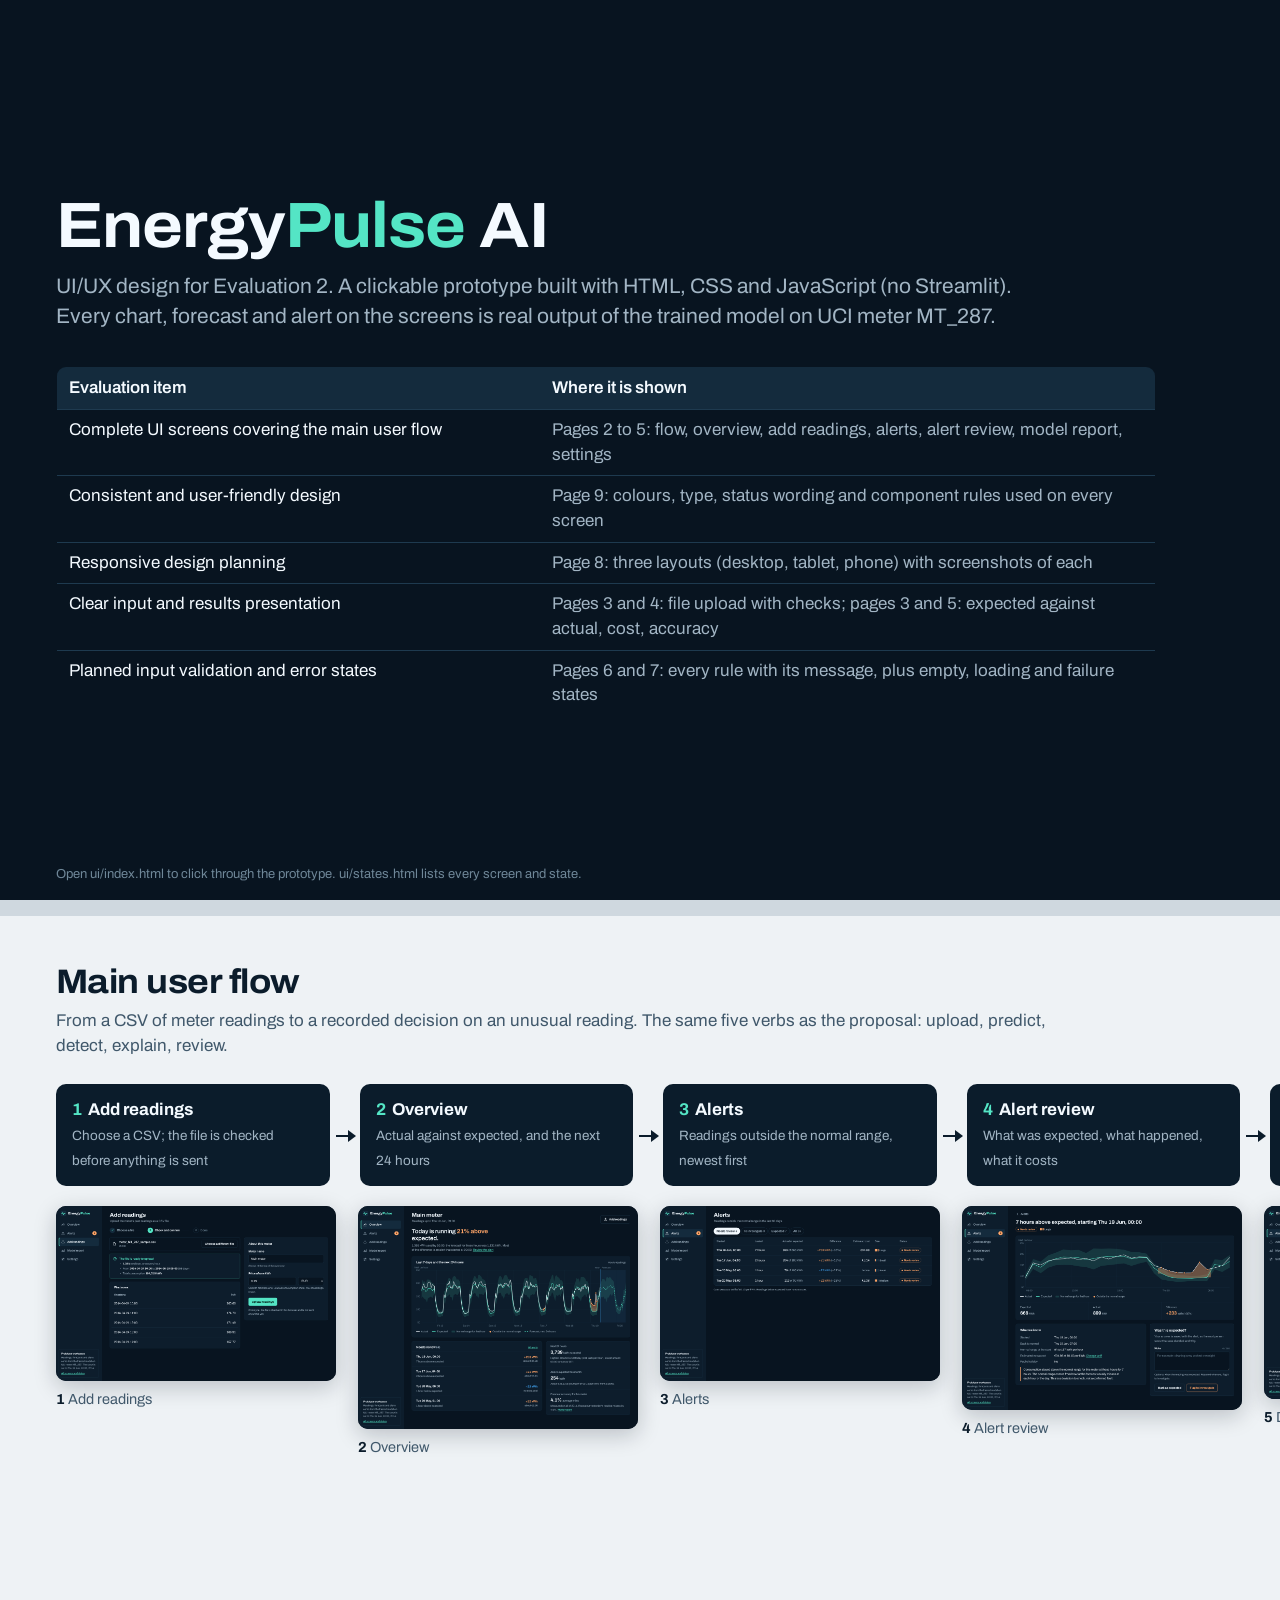
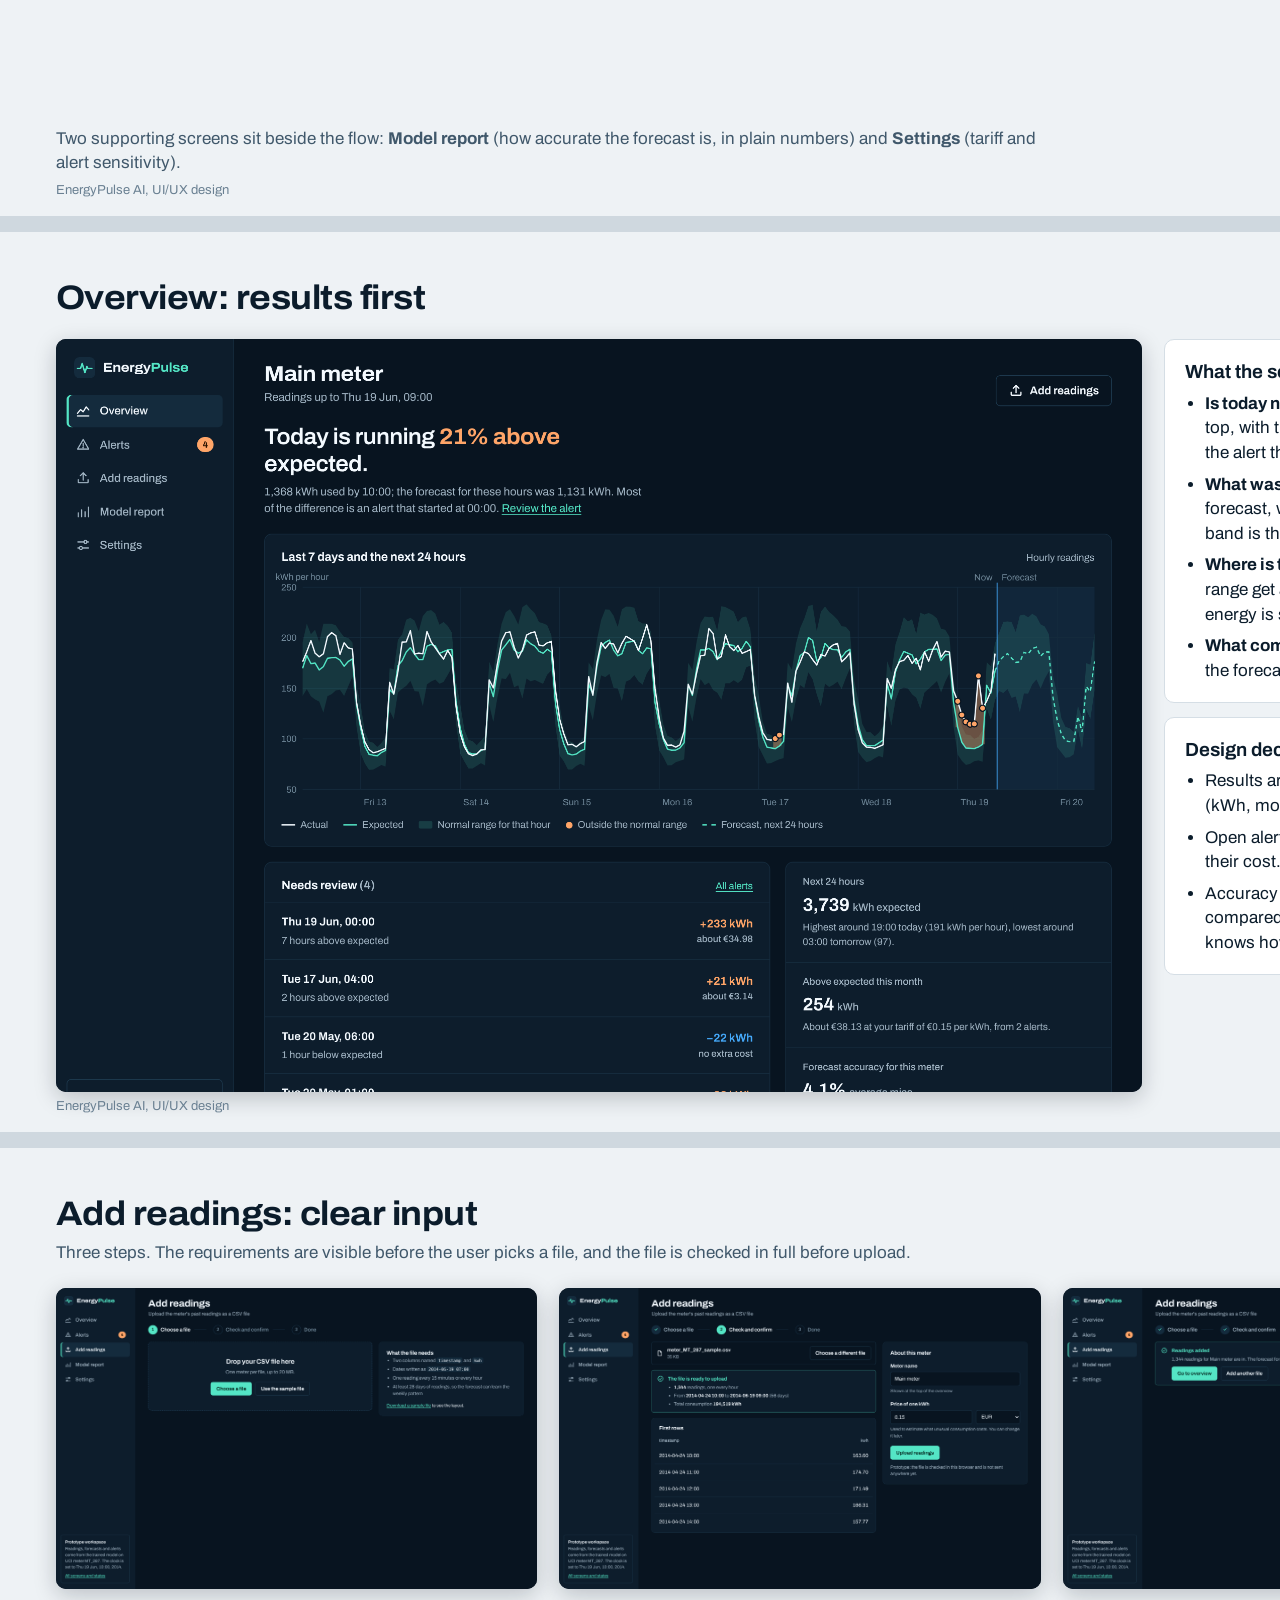
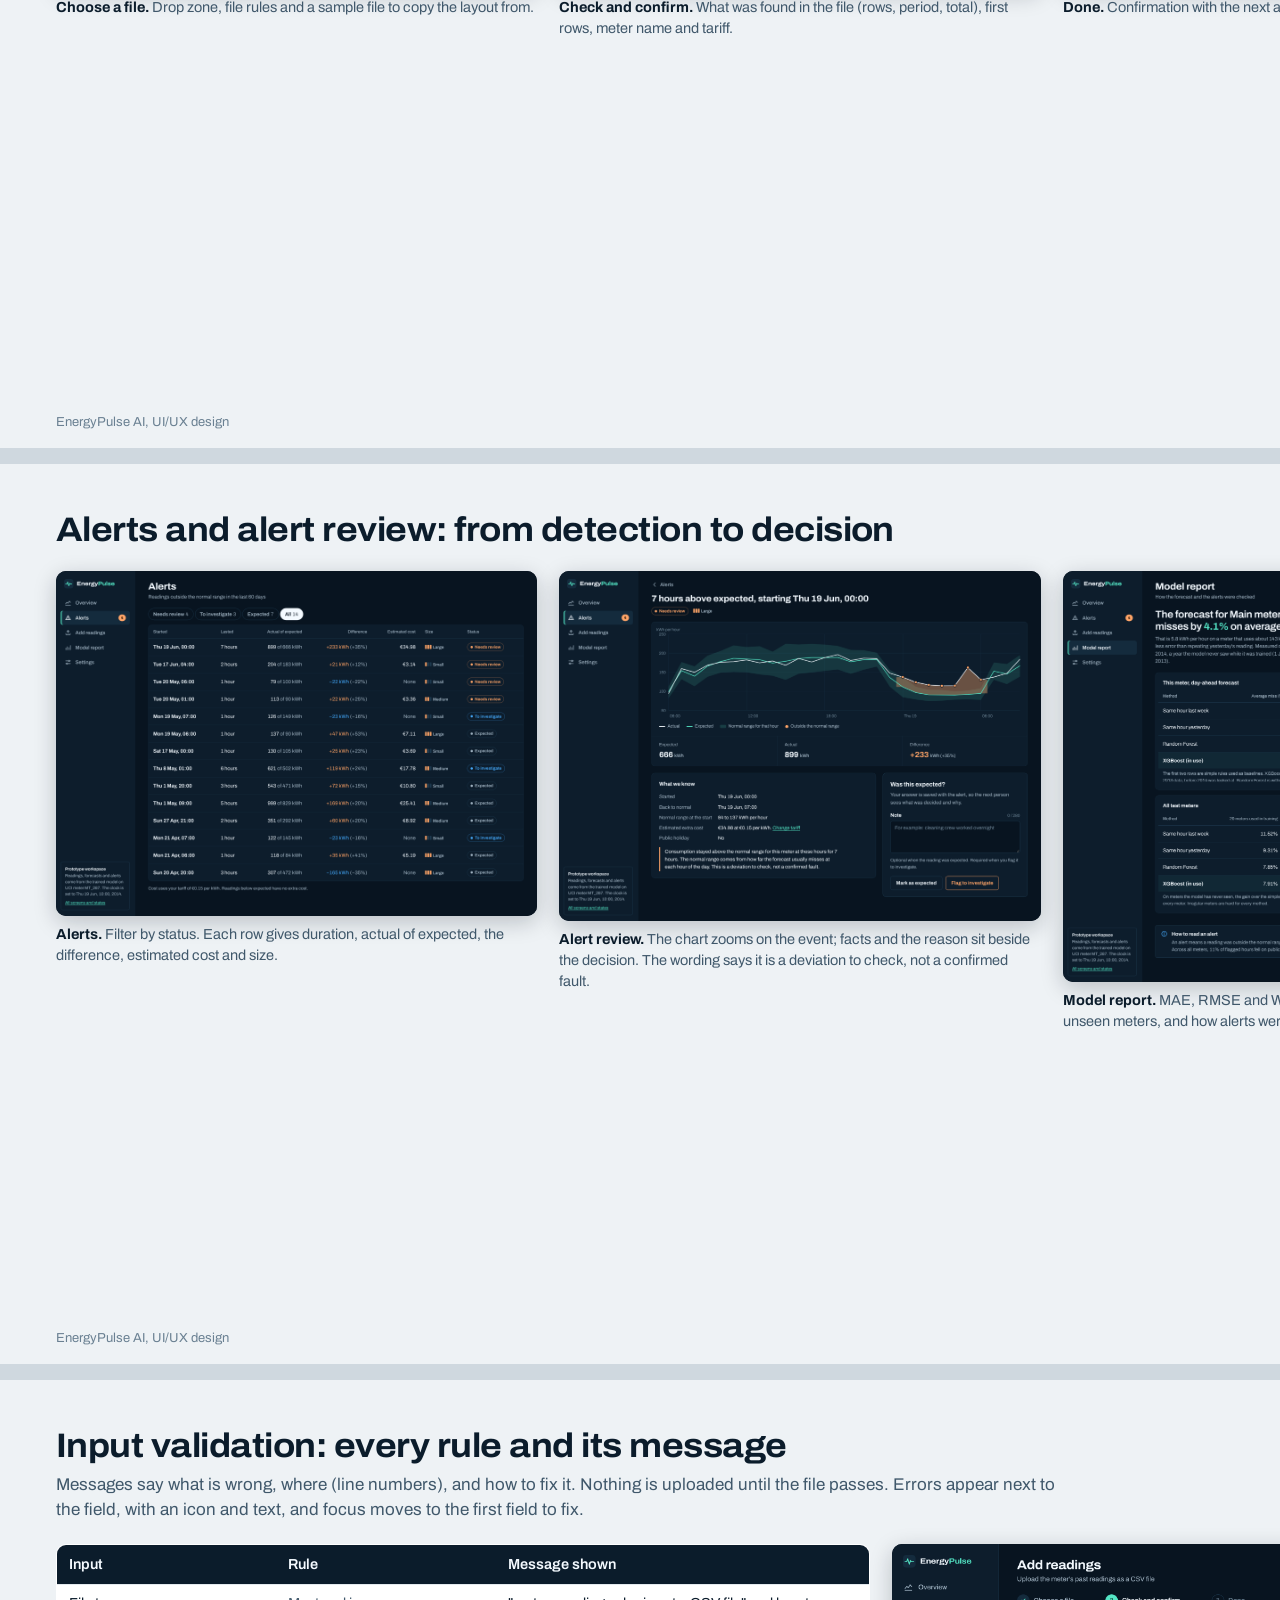
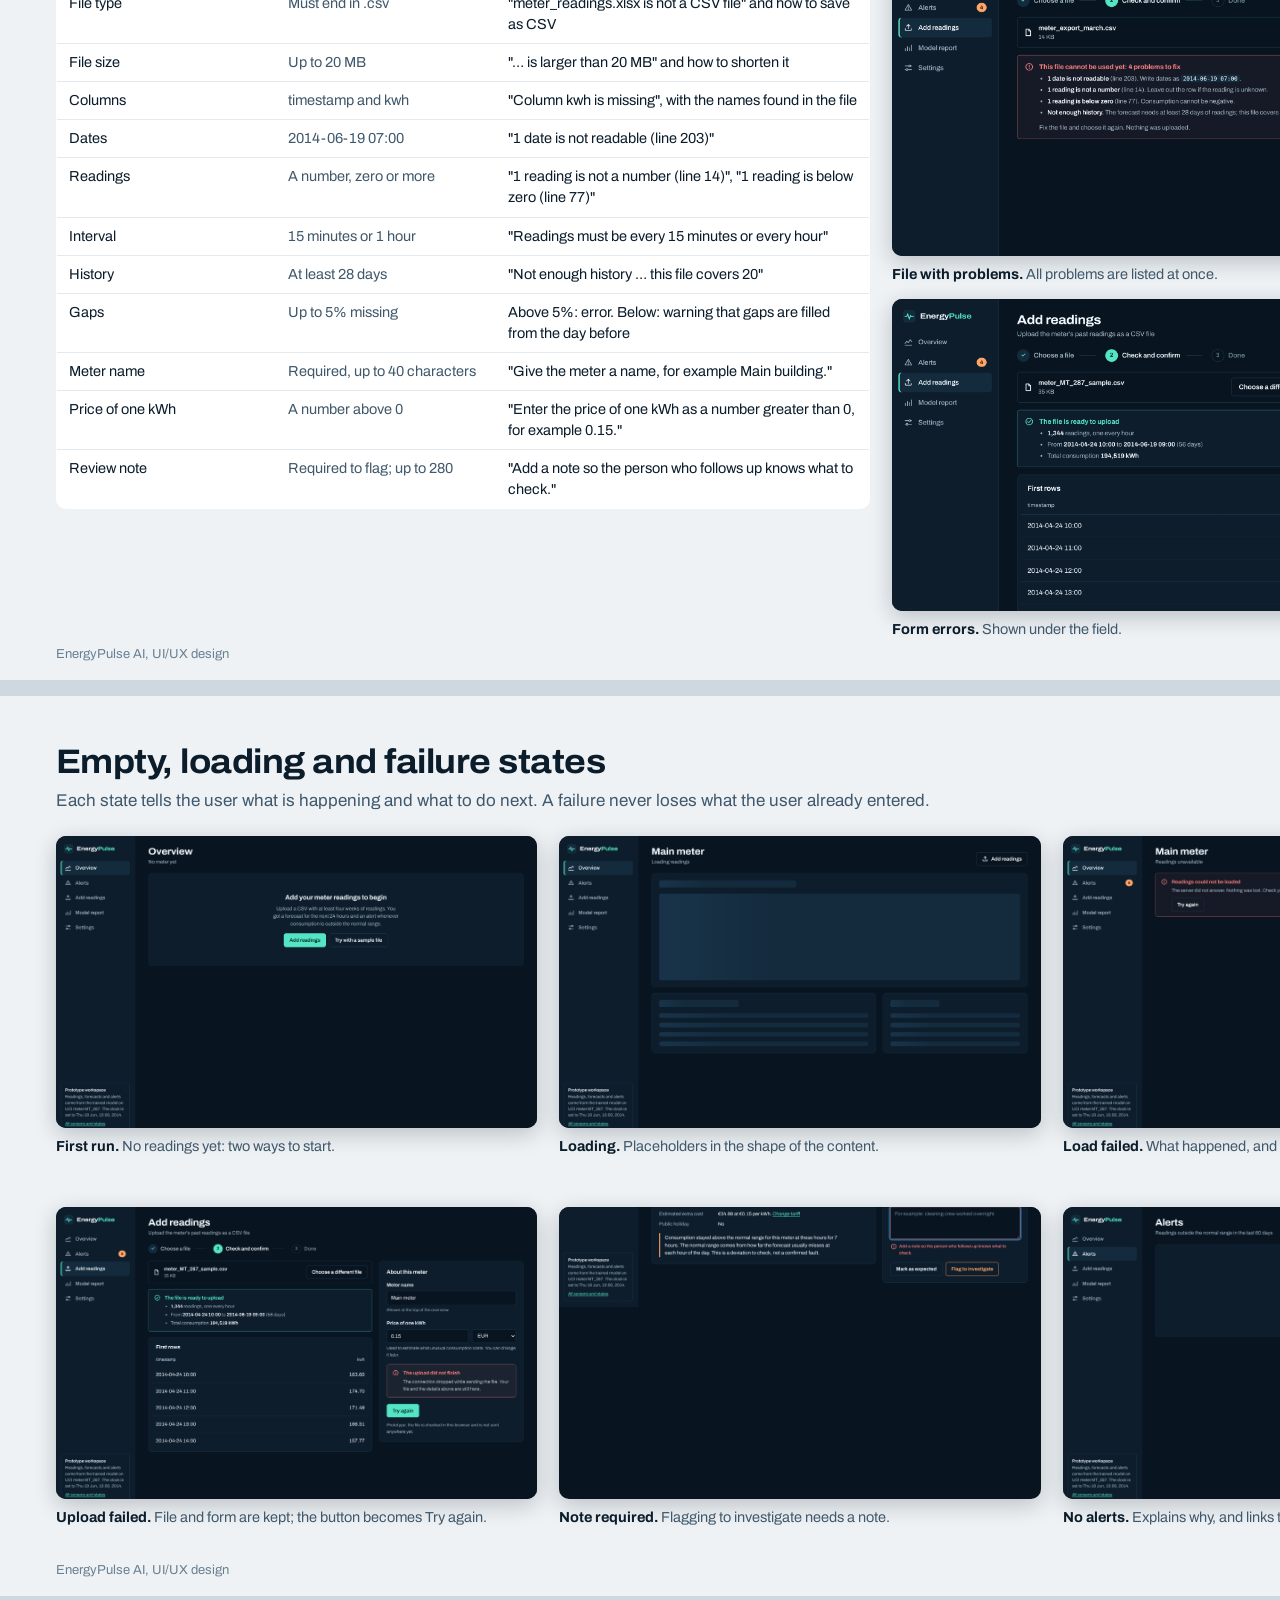
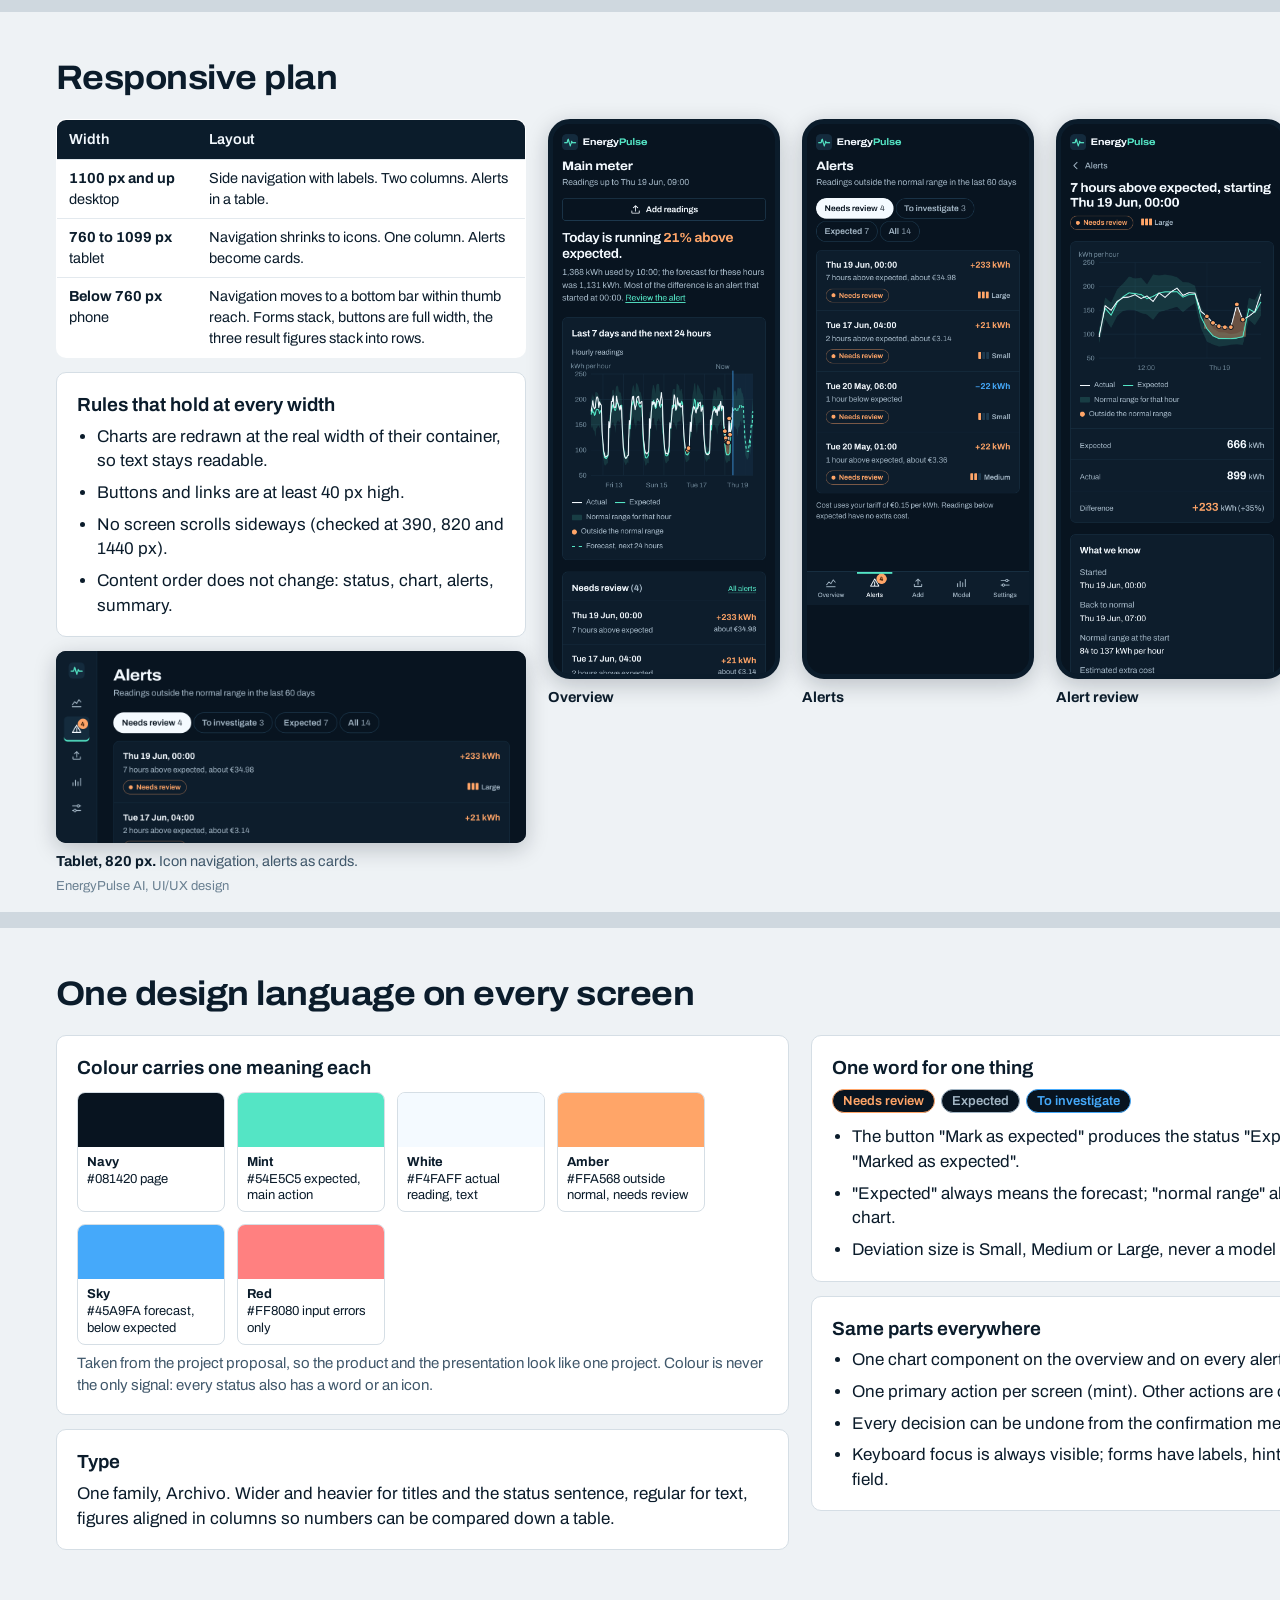
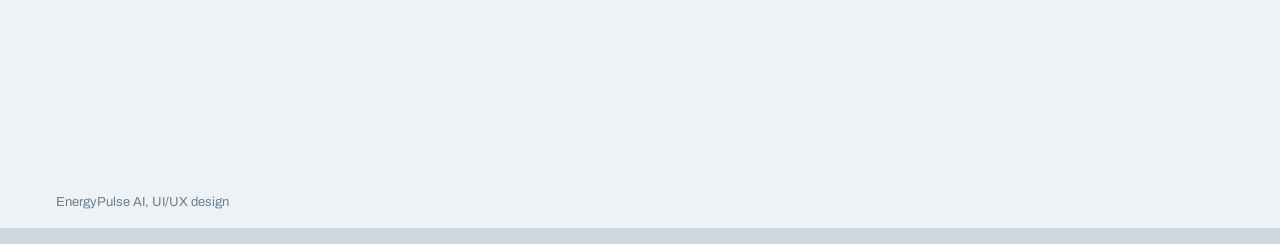
==== ui/design/design-board.html @ 07cf1078 "EnergyPulse AI: ML model (forecast + anomaly detection) and UI prototype" ====
<!DOCTYPE html>
<html lang="en">
<head>
<meta charset="utf-8">
<title>EnergyPulse AI - UI/UX design board</title>
<style>
@font-face { font-family: "Archivo"; src: url("../assets/fonts/Archivo-Variable.woff2") format("woff2"); font-weight: 100 900; font-stretch: 62% 125%; }
@page { size: 1600px 900px; margin: 0; }
* { box-sizing: border-box; }
body { margin: 0; font-family: "Archivo", "Segoe UI", sans-serif; color: #0b1c2b; background: #cfd8df; font-size: 17px; line-height: 1.45; -webkit-print-color-adjust: exact; print-color-adjust: exact; }
.page { width: 1600px; height: 900px; padding: 46px 56px 40px; background: #eef2f5; position: relative; overflow: hidden; page-break-after: always; display: flex; flex-direction: column; margin: 0 auto 16px; }
@media print { body { background: none; } .page { margin: 0; } }
h1 { font-size: 34px; line-height: 1.15; margin: 0; font-weight: 700; font-stretch: 108%; letter-spacing: -0.015em; }
h2 { font-size: 19px; margin: 0 0 6px; font-weight: 650; }
.lead { color: #40586b; margin: 8px 0 0; max-width: 100ch; }
.head { margin-bottom: 22px; }
.foot { position: absolute; left: 56px; right: 56px; bottom: 16px; display: flex; justify-content: space-between; font-size: 13px; color: #6a8092; }
.row { display: flex; gap: 22px; flex: 1; min-height: 0; }
.col { flex: 1; min-width: 0; display: flex; flex-direction: column; gap: 14px; }
figure { margin: 0; display: flex; flex-direction: column; min-height: 0; flex: 1; }
.shot { flex: 1; min-height: 0; border-radius: 10px; overflow: hidden; background: #081420; box-shadow: 0 6px 22px rgba(8, 20, 32, 0.22); }
.shot img { width: 100%; display: block; }
.row.top { align-items: flex-start; }
.row.top .shot { flex: none; max-height: 610px; }
figcaption { font-size: 14.5px; color: #40586b; margin-top: 8px; }
figcaption b { color: #0b1c2b; }
.phone { flex: 0 0 auto; width: 232px; }
.phone .shot { border-radius: 22px; border: 5px solid #0b1c2b; height: 560px; flex: none; }
.notes { flex: 0 0 380px; }
ul, ol { margin: 0; padding-left: 20px; }
li + li { margin-top: 7px; }
.card { background: #fff; border-radius: 10px; padding: 18px 20px; border: 1px solid #d5dee5; }
table { width: 100%; border-collapse: collapse; font-size: 14.5px; background: #fff; border-radius: 10px; overflow: hidden; border: 1px solid #d5dee5; }
th { text-align: left; background: #0b1c2b; color: #f4faff; font-weight: 600; padding: 9px 12px; }
td { padding: 8px 12px; border-top: 1px solid #e3e9ee; vertical-align: top; }
td.q { color: #40586b; }
.flow { display: flex; align-items: stretch; gap: 0; margin: 4px 0 20px; }
.step { flex: 1; background: #0b1c2b; color: #f4faff; border-radius: 10px; padding: 14px 16px; position: relative; }
.step + .step { margin-left: 30px; }
.step + .step::before { content: ""; position: absolute; left: -24px; top: 50%; width: 18px; height: 2px; background: #0b1c2b; }
.step + .step::after { content: ""; position: absolute; left: -12px; top: calc(50% - 5px); border-left: 8px solid #0b1c2b; border-top: 6px solid transparent; border-bottom: 6px solid transparent; }
.step b { display: block; font-size: 17px; }
.step span { font-size: 13.5px; color: #a2b5c4; }
.step i { font-style: normal; color: #54e5c5; font-weight: 700; margin-right: 6px; }
.sw { display: flex; gap: 12px; flex-wrap: wrap; }
.sw div { width: 148px; border-radius: 8px; overflow: hidden; border: 1px solid #d5dee5; background: #fff; font-size: 13px; }
.sw div i { display: block; height: 54px; }
.sw div span { display: block; padding: 7px 9px; line-height: 1.3; }
.sw div b { display: block; }
.badge { display: inline-block; padding: 2px 10px; border-radius: 20px; font-size: 13px; font-weight: 600; border: 1px solid; margin-right: 6px; background: #081420; }
.cover { background: #081420; color: #f4faff; justify-content: center; }
.cover h1 { font-size: 64px; }
.cover h1 span { color: #54e5c5; }
.cover .lead { color: #a2b5c4; font-size: 21px; }
.cover table { background: transparent; border-color: #1e3a4f; color: #f4faff; margin-top: 34px; font-size: 17px; max-width: 1100px; }
.cover th { background: #142b3d; } .cover td { border-color: #1e3a4f; } .cover td.q { color: #a2b5c4; }
.cover .foot { color: #6f8798; }
</style>
</head>
<body>

<section class="page cover">
  <h1>Energy<span>Pulse</span> AI</h1>
  <p class="lead">UI/UX design for Evaluation 2. A clickable prototype built with HTML, CSS and JavaScript (no Streamlit).<br>Every chart, forecast and alert on the screens is real output of the trained model on UCI meter MT_287.</p>
  <table>
    <tr><th style="width:44%">Evaluation item</th><th>Where it is shown</th></tr>
    <tr><td>Complete UI screens covering the main user flow</td><td class="q">Pages 2 to 5: flow, overview, add readings, alerts, alert review, model report, settings</td></tr>
    <tr><td>Consistent and user-friendly design</td><td class="q">Page 9: colours, type, status wording and component rules used on every screen</td></tr>
    <tr><td>Responsive design planning</td><td class="q">Page 8: three layouts (desktop, tablet, phone) with screenshots of each</td></tr>
    <tr><td>Clear input and results presentation</td><td class="q">Pages 3 and 4: file upload with checks; pages 3 and 5: expected against actual, cost, accuracy</td></tr>
    <tr><td>Planned input validation and error states</td><td class="q">Pages 6 and 7: every rule with its message, plus empty, loading and failure states</td></tr>
  </table>
  <div class="foot"><span>Open ui/index.html to click through the prototype. ui/states.html lists every screen and state.</span><span>1</span></div>
</section>

<section class="page">
  <div class="head"><h1>Main user flow</h1><p class="lead">From a CSV of meter readings to a recorded decision on an unusual reading. The same five verbs as the proposal: upload, predict, detect, explain, review.</p></div>
  <div class="flow">
    <div class="step"><b><i>1</i>Add readings</b><span>Choose a CSV; the file is checked before anything is sent</span></div>
    <div class="step"><b><i>2</i>Overview</b><span>Actual against expected, and the next 24 hours</span></div>
    <div class="step"><b><i>3</i>Alerts</b><span>Readings outside the normal range, newest first</span></div>
    <div class="step"><b><i>4</i>Alert review</b><span>What was expected, what happened, what it costs</span></div>
    <div class="step"><b><i>5</i>Decision</b><span>Mark as expected, or flag to investigate with a note</span></div>
  </div>
  <div class="row top">
    <figure><div class="shot"><img src="../screenshots/desktop/03-add-readings-check.png" alt=""></div><figcaption><b>1</b> Add readings</figcaption></figure>
    <figure><div class="shot"><img src="../screenshots/desktop/01-overview.png" alt=""></div><figcaption><b>2</b> Overview</figcaption></figure>
    <figure><div class="shot"><img src="../screenshots/desktop/05-alerts-needs-review.png" alt=""></div><figcaption><b>3</b> Alerts</figcaption></figure>
    <figure><div class="shot"><img src="../screenshots/desktop/07-alert-review.png" alt=""></div><figcaption><b>4</b> Alert review</figcaption></figure>
    <figure><div class="shot"><img src="../screenshots/desktop/08-alert-decision-saved.png" alt=""></div><figcaption><b>5</b> Decision saved</figcaption></figure>
  </div>
  <p class="lead" style="margin-top:14px">Two supporting screens sit beside the flow: <b>Model report</b> (how accurate the forecast is, in plain numbers) and <b>Settings</b> (tariff and alert sensitivity).</p>
  <div class="foot"><span>EnergyPulse AI, UI/UX design</span><span>2</span></div>
</section>

<section class="page">
  <div class="head"><h1>Overview: results first</h1></div>
  <div class="row">
    <figure style="flex:1.9"><div class="shot"><img src="../screenshots/desktop/01-overview.png" alt=""></div></figure>
    <div class="col notes">
      <div class="card"><h2>What the screen answers</h2>
        <ul><li><b>Is today normal?</b> One sentence at the top, with the kWh behind it and a link to the alert that explains it.</li>
        <li><b>What was expected?</b> Mint line is the forecast, white line is the reading, the band is the normal range for that hour.</li>
        <li><b>Where is the problem?</b> Hours outside the range get an amber dot and the extra energy is shaded.</li>
        <li><b>What comes next?</b> The dashed part is the forecast for the next 24 hours.</li></ul></div>
      <div class="card"><h2>Design decisions</h2>
        <ul><li>Results are written in the user's units (kWh, money), not model terms.</li>
        <li>Open alerts are one click away and show their cost.</li>
        <li>Accuracy is stated next to the forecast, compared with a simple rule, so the user knows how far to trust it.</li></ul></div>
    </div>
  </div>
  <div class="foot"><span>EnergyPulse AI, UI/UX design</span><span>3</span></div>
</section>

<section class="page">
  <div class="head"><h1>Add readings: clear input</h1><p class="lead">Three steps. The requirements are visible before the user picks a file, and the file is checked in full before upload.</p></div>
  <div class="row top">
    <figure><div class="shot"><img src="../screenshots/desktop/02-add-readings-choose-file.png" alt=""></div><figcaption><b>Choose a file.</b> Drop zone, file rules and a sample file to copy the layout from.</figcaption></figure>
    <figure><div class="shot"><img src="../screenshots/desktop/03-add-readings-check.png" alt=""></div><figcaption><b>Check and confirm.</b> What was found in the file (rows, period, total), first rows, meter name and tariff.</figcaption></figure>
    <figure><div class="shot"><img src="../screenshots/desktop/04-add-readings-done.png" alt=""></div><figcaption><b>Done.</b> Confirmation with the next action.</figcaption></figure>
  </div>
  <div class="foot"><span>EnergyPulse AI, UI/UX design</span><span>4</span></div>
</section>

<section class="page">
  <div class="head"><h1>Alerts and alert review: from detection to decision</h1></div>
  <div class="row top">
    <figure><div class="shot"><img src="../screenshots/desktop/06-alerts-all.png" alt=""></div><figcaption><b>Alerts.</b> Filter by status. Each row gives duration, actual of expected, the difference, estimated cost and size.</figcaption></figure>
    <figure><div class="shot"><img src="../screenshots/desktop/07-alert-review.png" alt=""></div><figcaption><b>Alert review.</b> The chart zooms on the event; facts and the reason sit beside the decision. The wording says it is a deviation to check, not a confirmed fault.</figcaption></figure>
    <figure><div class="shot"><img src="../screenshots/desktop/09-model-report.png" alt=""></div><figcaption><b>Model report.</b> MAE, RMSE and WAPE against two baselines, results on unseen meters, and how alerts were tested.</figcaption></figure>
  </div>
  <div class="foot"><span>EnergyPulse AI, UI/UX design</span><span>5</span></div>
</section>

<section class="page">
  <div class="head"><h1>Input validation: every rule and its message</h1><p class="lead">Messages say what is wrong, where (line numbers), and how to fix it. Nothing is uploaded until the file passes. Errors appear next to the field, with an icon and text, and focus moves to the first field to fix.</p></div>
  <div class="row">
    <div class="col" style="flex:1.25">
      <table>
        <tr><th style="width:27%">Input</th><th style="width:27%">Rule</th><th>Message shown</th></tr>
        <tr><td>File type</td><td class="q">Must end in .csv</td><td>"meter_readings.xlsx is not a CSV file" and how to save as CSV</td></tr>
        <tr><td>File size</td><td class="q">Up to 20 MB</td><td>"… is larger than 20 MB" and how to shorten it</td></tr>
        <tr><td>Columns</td><td class="q">timestamp and kwh</td><td>"Column kwh is missing", with the names found in the file</td></tr>
        <tr><td>Dates</td><td class="q">2014-06-19 07:00</td><td>"1 date is not readable (line 203)"</td></tr>
        <tr><td>Readings</td><td class="q">A number, zero or more</td><td>"1 reading is not a number (line 14)", "1 reading is below zero (line 77)"</td></tr>
        <tr><td>Interval</td><td class="q">15 minutes or 1 hour</td><td>"Readings must be every 15 minutes or every hour"</td></tr>
        <tr><td>History</td><td class="q">At least 28 days</td><td>"Not enough history … this file covers 20"</td></tr>
        <tr><td>Gaps</td><td class="q">Up to 5% missing</td><td>Above 5%: error. Below: warning that gaps are filled from the day before</td></tr>
        <tr><td>Meter name</td><td class="q">Required, up to 40 characters</td><td>"Give the meter a name, for example Main building."</td></tr>
        <tr><td>Price of one kWh</td><td class="q">A number above 0</td><td>"Enter the price of one kWh as a number greater than 0, for example 0.15."</td></tr>
        <tr><td>Review note</td><td class="q">Required to flag; up to 280</td><td>"Add a note so the person who follows up knows what to check."</td></tr>
      </table>
    </div>
    <div class="col">
      <figure><div class="shot"><img src="../screenshots/states/upload-file-problems.png" alt=""></div><figcaption><b>File with problems.</b> All problems are listed at once.</figcaption></figure>
      <figure><div class="shot"><img src="../screenshots/states/upload-form-errors.png" alt=""></div><figcaption><b>Form errors.</b> Shown under the field.</figcaption></figure>
    </div>
  </div>
  <div class="foot"><span>EnergyPulse AI, UI/UX design</span><span>6</span></div>
</section>

<section class="page">
  <div class="head"><h1>Empty, loading and failure states</h1><p class="lead">Each state tells the user what is happening and what to do next. A failure never loses what the user already entered.</p></div>
  <div class="row" style="flex-wrap:wrap">
    <figure style="flex:1 1 30%"><div class="shot" style="height:292px;flex:none"><img src="../screenshots/states/overview-first-run.png" alt=""></div><figcaption><b>First run.</b> No readings yet: two ways to start.</figcaption></figure>
    <figure style="flex:1 1 30%"><div class="shot" style="height:292px;flex:none"><img src="../screenshots/states/overview-loading.png" alt=""></div><figcaption><b>Loading.</b> Placeholders in the shape of the content.</figcaption></figure>
    <figure style="flex:1 1 30%"><div class="shot" style="height:292px;flex:none"><img src="../screenshots/states/overview-load-failed.png" alt=""></div><figcaption><b>Load failed.</b> What happened, and Try again.</figcaption></figure>
    <figure style="flex:1 1 30%"><div class="shot" style="height:292px;flex:none"><img src="../screenshots/states/upload-failed.png" alt=""></div><figcaption><b>Upload failed.</b> File and form are kept; the button becomes Try again.</figcaption></figure>
    <figure style="flex:1 1 30%"><div class="shot" style="height:292px;flex:none"><img src="../screenshots/states/alert-note-required.png" alt="" style="margin-top:-52%"></div><figcaption><b>Note required.</b> Flagging to investigate needs a note.</figcaption></figure>
    <figure style="flex:1 1 30%"><div class="shot" style="height:292px;flex:none"><img src="../screenshots/states/alerts-none.png" alt=""></div><figcaption><b>No alerts.</b> Explains why, and links to sensitivity.</figcaption></figure>
  </div>
  <div class="foot"><span>EnergyPulse AI, UI/UX design</span><span>7</span></div>
</section>

<section class="page">
  <div class="head"><h1>Responsive plan</h1></div>
  <div class="row">
    <div class="col" style="flex:0 0 470px">
      <table>
        <tr><th style="width:30%">Width</th><th>Layout</th></tr>
        <tr><td><b>1100 px and up</b><br><span class="q">desktop</span></td><td>Side navigation with labels. Two columns. Alerts in a table.</td></tr>
        <tr><td><b>760 to 1099 px</b><br><span class="q">tablet</span></td><td>Navigation shrinks to icons. One column. Alerts become cards.</td></tr>
        <tr><td><b>Below 760 px</b><br><span class="q">phone</span></td><td>Navigation moves to a bottom bar within thumb reach. Forms stack, buttons are full width, the three result figures stack into rows.</td></tr>
      </table>
      <div class="card"><h2>Rules that hold at every width</h2>
        <ul><li>Charts are redrawn at the real width of their container, so text stays readable.</li>
        <li>Buttons and links are at least 40 px high.</li>
        <li>No screen scrolls sideways (checked at 390, 820 and 1440 px).</li>
        <li>Content order does not change: status, chart, alerts, summary.</li></ul></div>
      <figure><div class="shot"><img src="../screenshots/tablet/02-alerts.png" alt=""></div><figcaption><b>Tablet, 820 px.</b> Icon navigation, alerts as cards.</figcaption></figure>
    </div>
    <figure class="phone"><div class="shot"><img src="../screenshots/mobile/01-overview.png" alt=""></div><figcaption><b>Overview</b></figcaption></figure>
    <figure class="phone"><div class="shot"><img src="../screenshots/mobile/05-alerts.png" alt=""></div><figcaption><b>Alerts</b></figcaption></figure>
    <figure class="phone"><div class="shot"><img src="../screenshots/mobile/06-alert-review.png" alt=""></div><figcaption><b>Alert review</b></figcaption></figure>
    <figure class="phone"><div class="shot"><img src="../screenshots/mobile/04-add-readings-problems.png" alt=""></div><figcaption><b>File problems</b></figcaption></figure>
  </div>
  <div class="foot"><span>EnergyPulse AI, UI/UX design</span><span>8</span></div>
</section>

<section class="page">
  <div class="head"><h1>One design language on every screen</h1></div>
  <div class="row">
    <div class="col">
      <div class="card"><h2>Colour carries one meaning each</h2>
        <div class="sw" style="margin-top:10px">
          <div><i style="background:#081420"></i><span><b>Navy</b>#081420 page</span></div>
          <div><i style="background:#54e5c5"></i><span><b>Mint</b>#54E5C5 expected, main action</span></div>
          <div><i style="background:#f4faff"></i><span><b>White</b>#F4FAFF actual reading, text</span></div>
          <div><i style="background:#ffa568"></i><span><b>Amber</b>#FFA568 outside normal, needs review</span></div>
          <div><i style="background:#45a9fa"></i><span><b>Sky</b>#45A9FA forecast, below expected</span></div>
          <div><i style="background:#ff8080"></i><span><b>Red</b>#FF8080 input errors only</span></div>
        </div>
        <p class="lead" style="font-size:15px">Taken from the project proposal, so the product and the presentation look like one project. Colour is never the only signal: every status also has a word or an icon.</p></div>
      <div class="card"><h2>Type</h2><p style="margin:0">One family, Archivo. Wider and heavier for titles and the status sentence, regular for text, figures aligned in columns so numbers can be compared down a table.</p></div>
    </div>
    <div class="col">
      <div class="card"><h2>One word for one thing</h2>
        <p style="margin:6px 0 12px"><span class="badge" style="color:#ffa568">Needs review</span><span class="badge" style="color:#a2b5c4">Expected</span><span class="badge" style="color:#45a9fa">To investigate</span></p>
        <ul><li>The button "Mark as expected" produces the status "Expected" and the message "Marked as expected".</li>
        <li>"Expected" always means the forecast; "normal range" always means the band on the chart.</li>
        <li>Deviation size is Small, Medium or Large, never a model score.</li></ul></div>
      <div class="card"><h2>Same parts everywhere</h2>
        <ul><li>One chart component on the overview and on every alert: same colours, same legend.</li>
        <li>One primary action per screen (mint). Other actions are outlined.</li>
        <li>Every decision can be undone from the confirmation message.</li>
        <li>Keyboard focus is always visible; forms have labels, hints and error text linked to the field.</li></ul></div>
    </div>
  </div>
  <div class="foot"><span>EnergyPulse AI, UI/UX design</span><span>9</span></div>
</section>

</body>
</html>
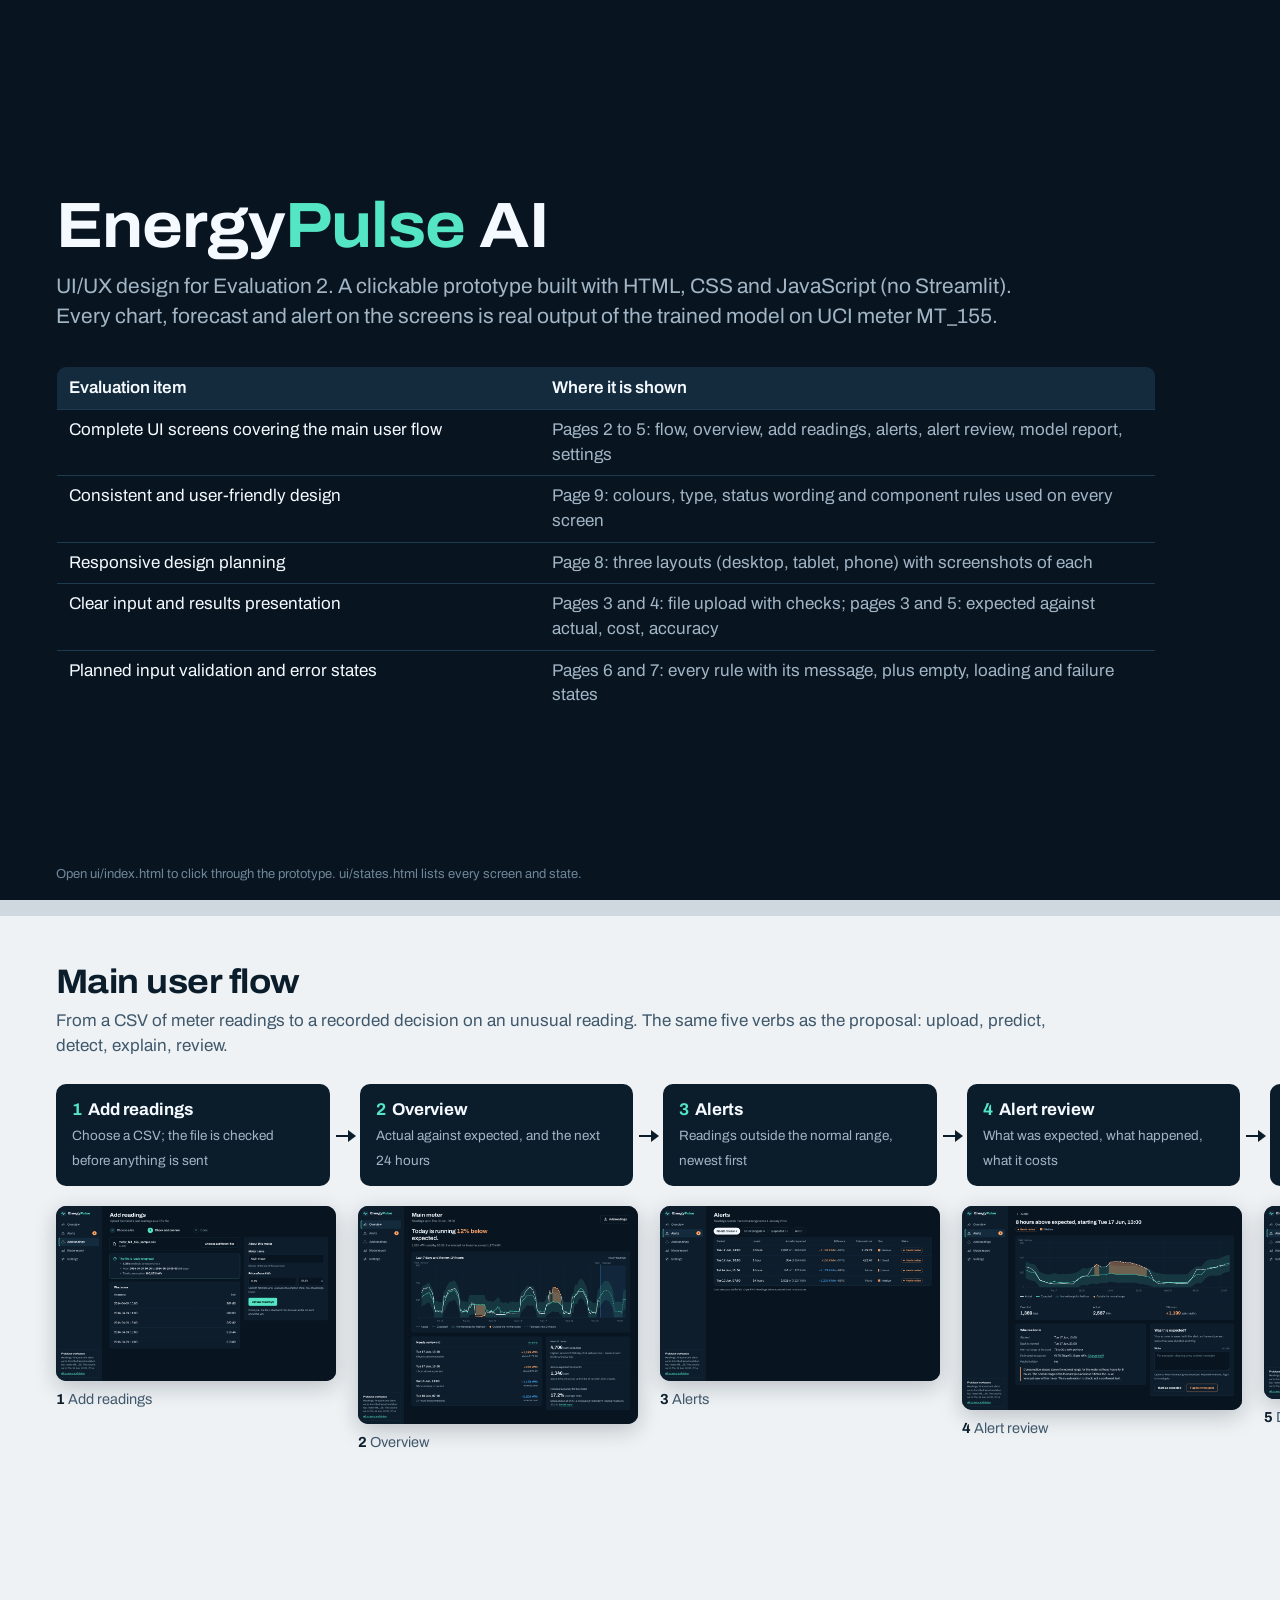
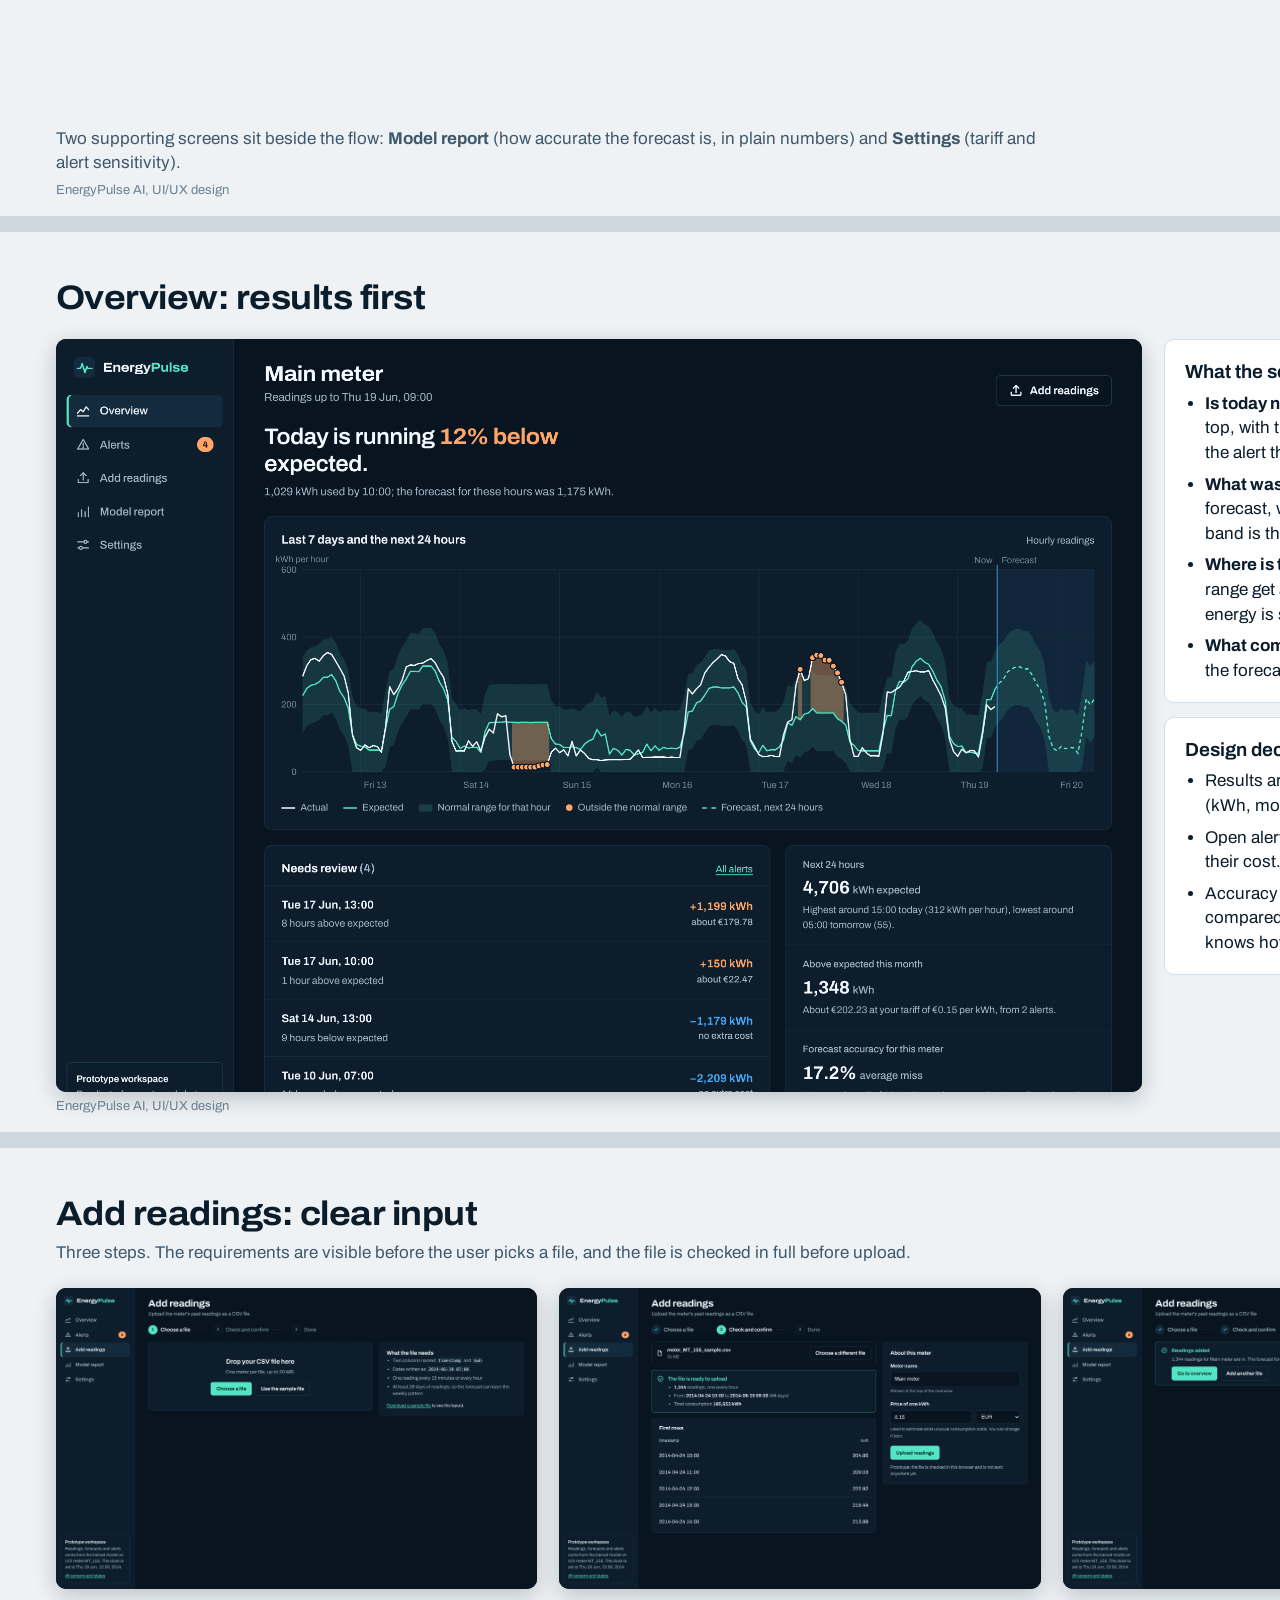
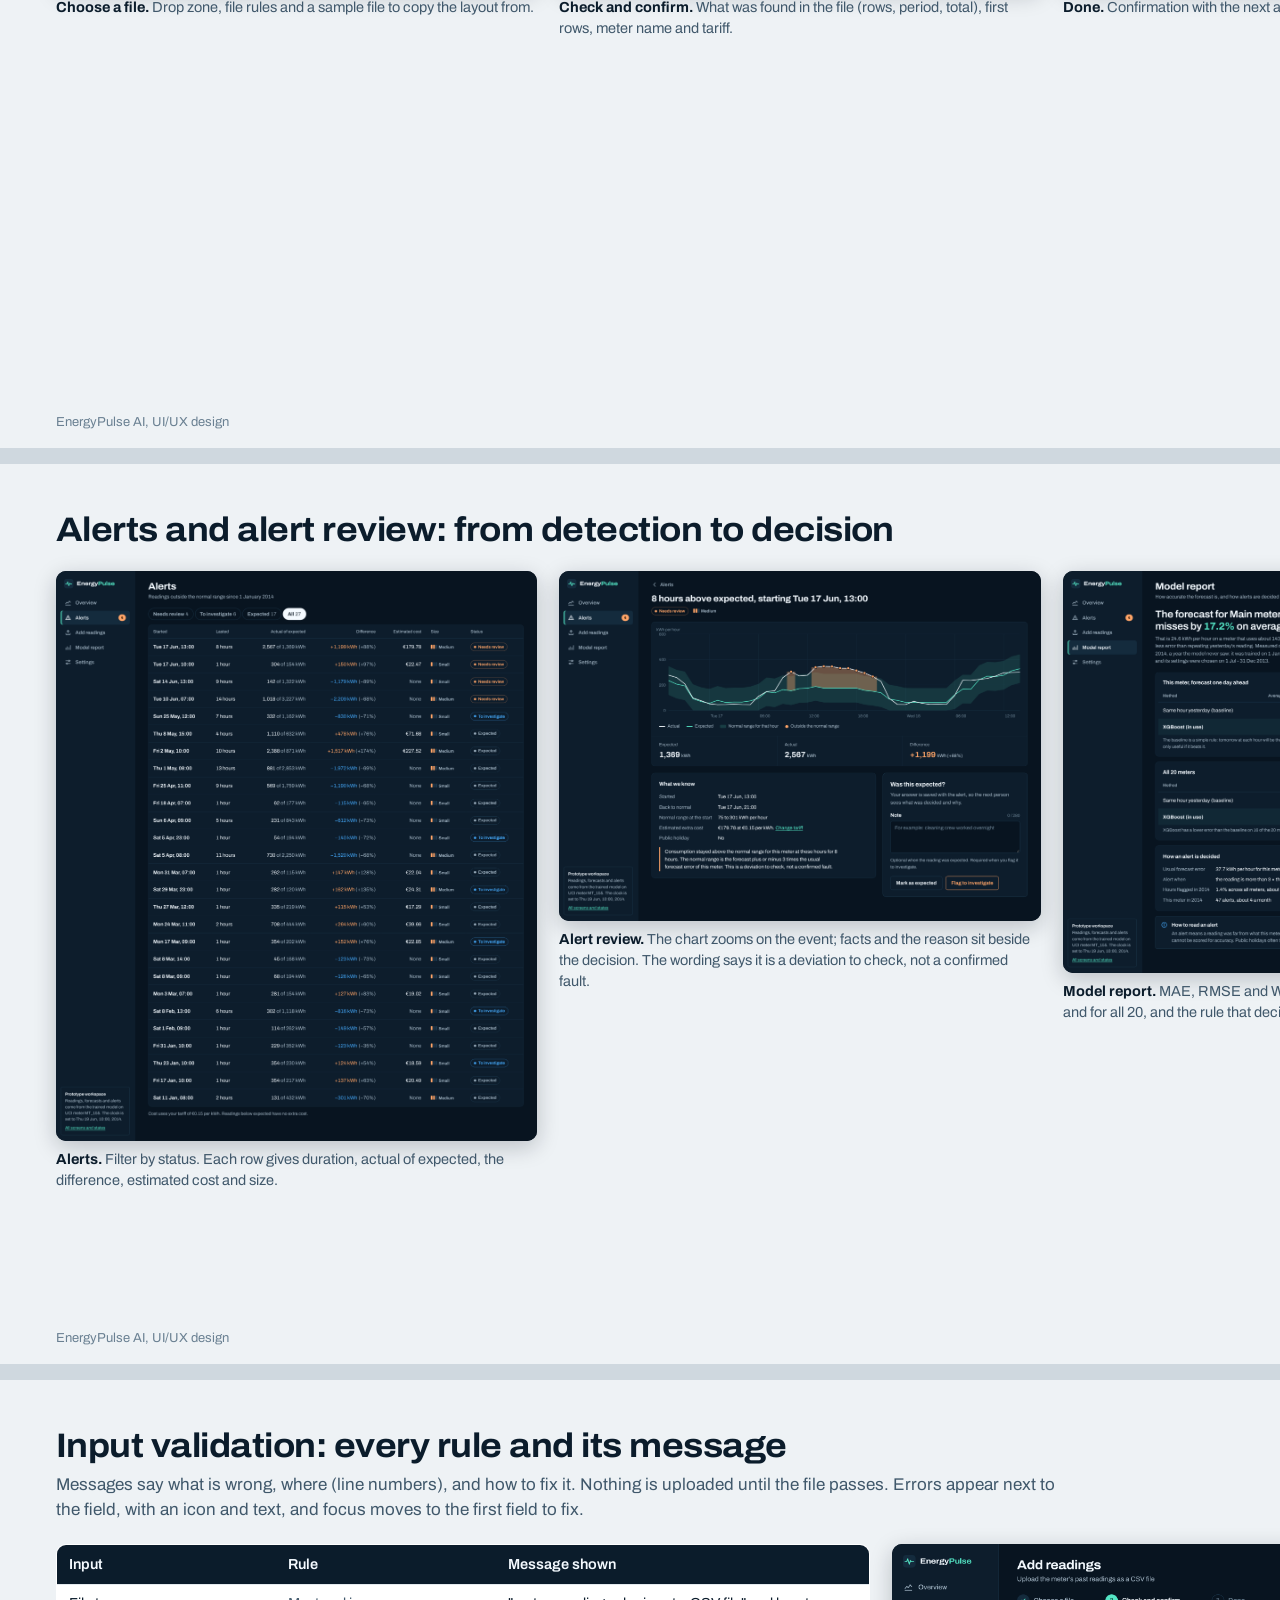
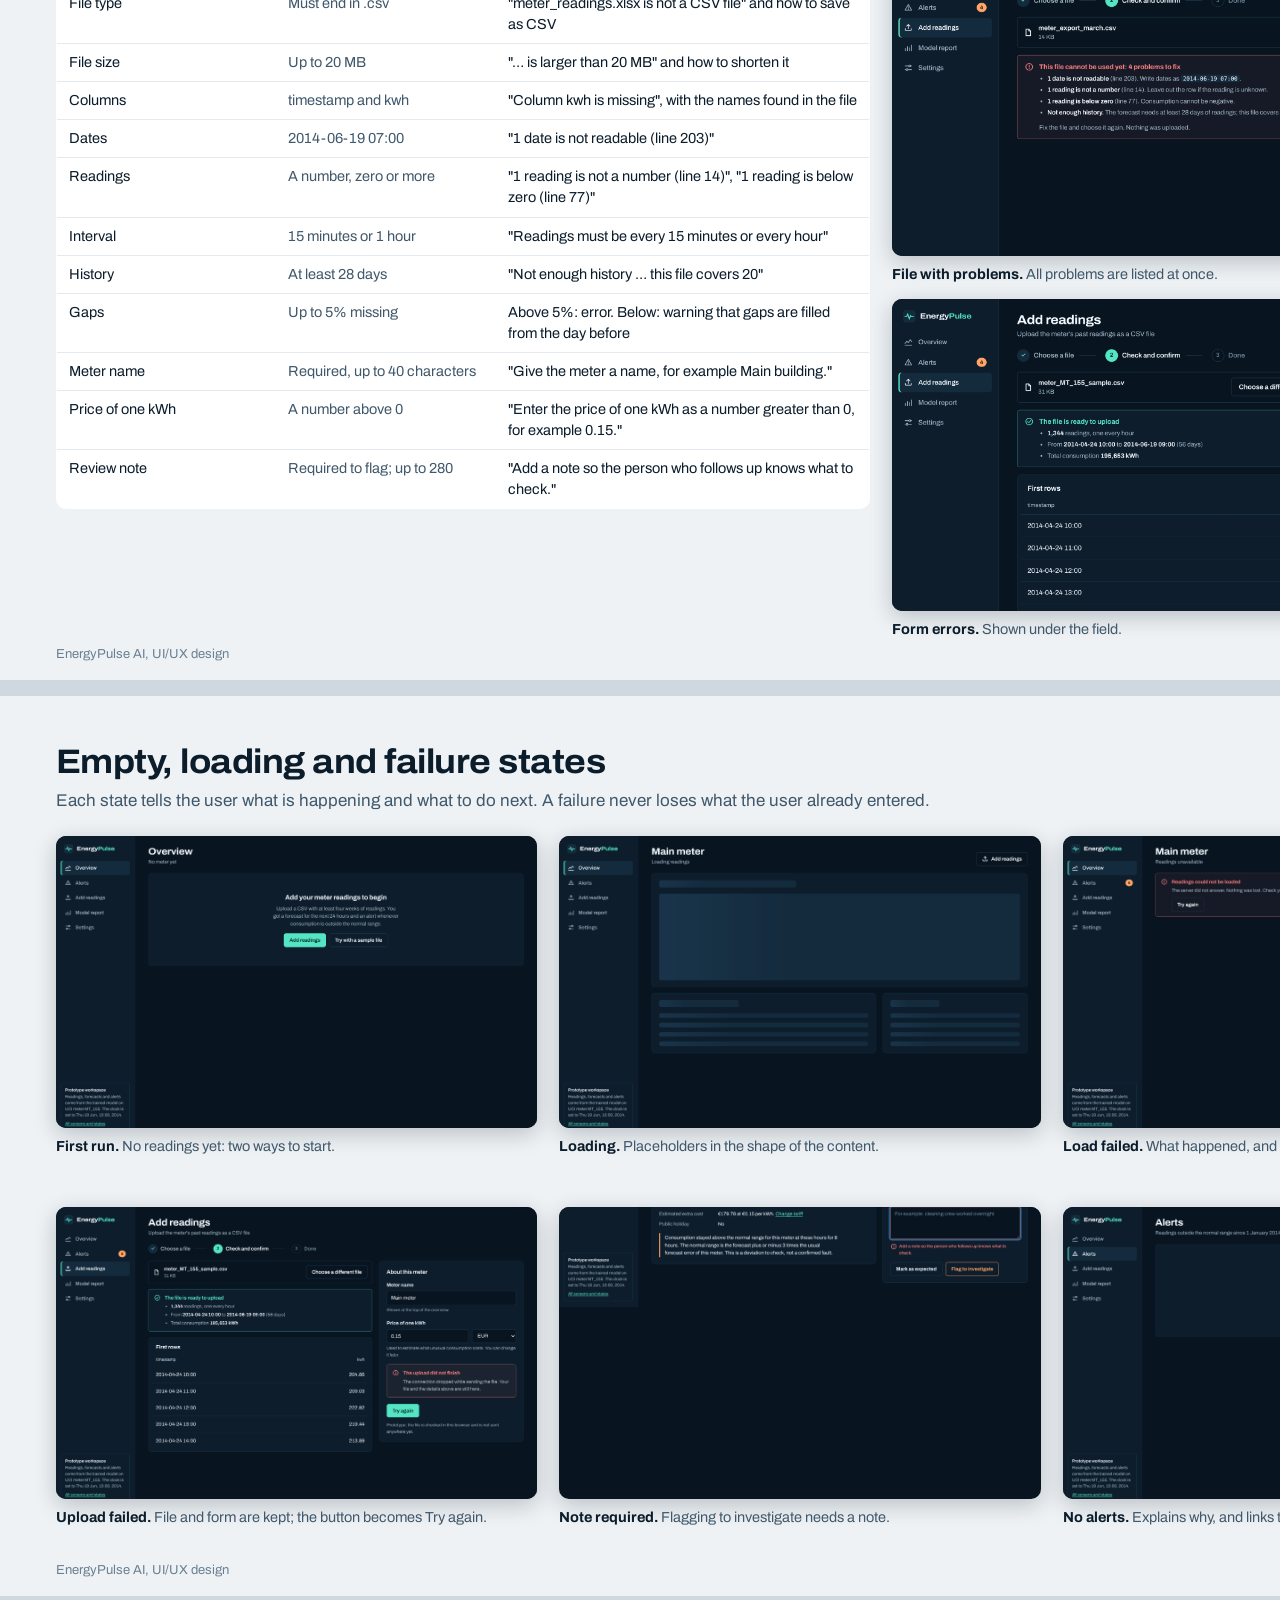
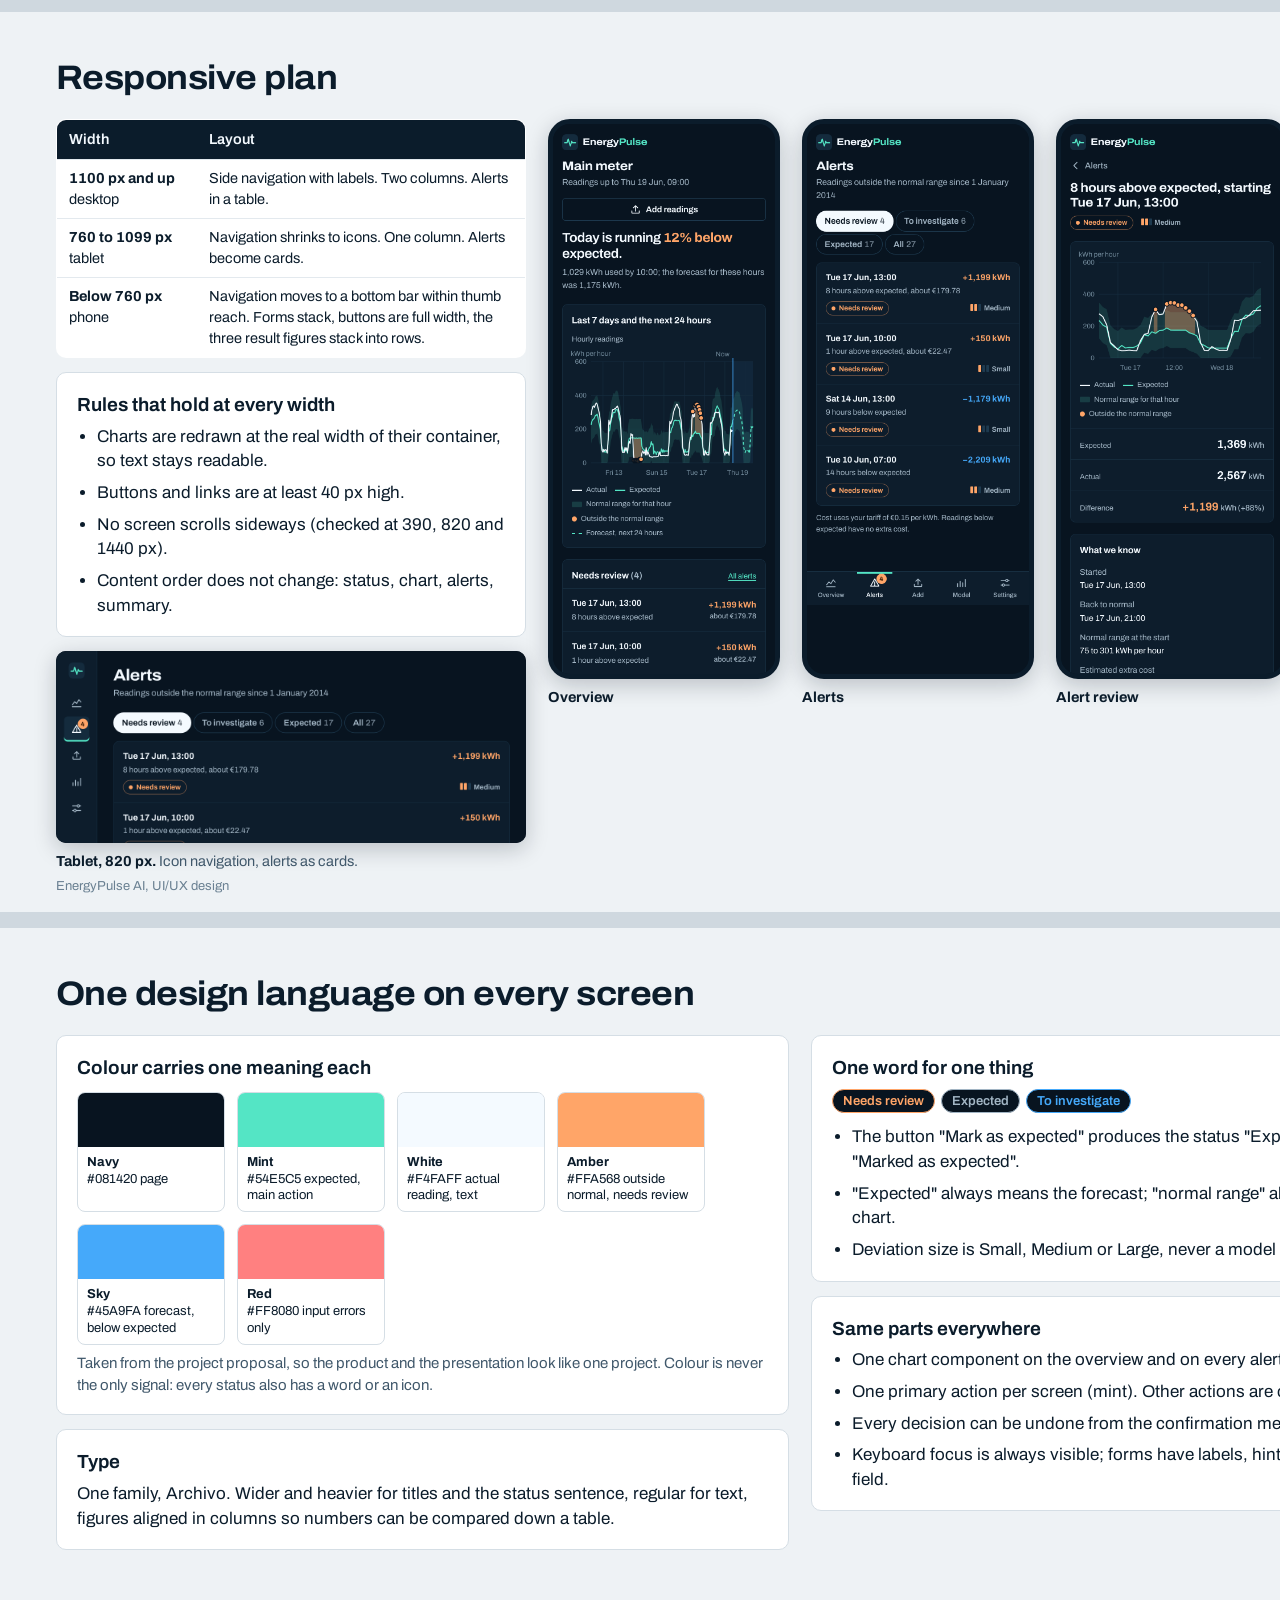
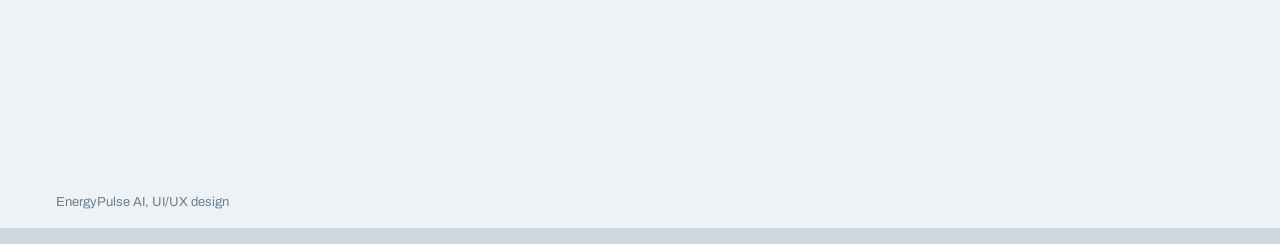
==== commit b10eab50: "Choose meters from training period only, update results, UI and team guide" ====
--- a/ui/design/design-board.html
+++ b/ui/design/design-board.html
@@ -61,7 +61,7 @@
 
 <section class="page cover">
   <h1>Energy<span>Pulse</span> AI</h1>
-  <p class="lead">UI/UX design for Evaluation 2. A clickable prototype built with HTML, CSS and JavaScript (no Streamlit).<br>Every chart, forecast and alert on the screens is real output of the trained model on UCI meter MT_287.</p>
+  <p class="lead">UI/UX design for Evaluation 2. A clickable prototype built with HTML, CSS and JavaScript (no Streamlit).<br>Every chart, forecast and alert on the screens is real output of the trained model on UCI meter MT_155.</p>
   <table>
     <tr><th style="width:44%">Evaluation item</th><th>Where it is shown</th></tr>
     <tr><td>Complete UI screens covering the main user flow</td><td class="q">Pages 2 to 5: flow, overview, add readings, alerts, alert review, model report, settings</td></tr>
@@ -127,7 +127,7 @@
   <div class="row top">
     <figure><div class="shot"><img src="../screenshots/desktop/06-alerts-all.png" alt=""></div><figcaption><b>Alerts.</b> Filter by status. Each row gives duration, actual of expected, the difference, estimated cost and size.</figcaption></figure>
     <figure><div class="shot"><img src="../screenshots/desktop/07-alert-review.png" alt=""></div><figcaption><b>Alert review.</b> The chart zooms on the event; facts and the reason sit beside the decision. The wording says it is a deviation to check, not a confirmed fault.</figcaption></figure>
-    <figure><div class="shot"><img src="../screenshots/desktop/09-model-report.png" alt=""></div><figcaption><b>Model report.</b> MAE, RMSE and WAPE against two baselines, results on unseen meters, and how alerts were tested.</figcaption></figure>
+    <figure><div class="shot"><img src="../screenshots/desktop/09-model-report.png" alt=""></div><figcaption><b>Model report.</b> MAE, RMSE and WAPE against the baseline, for this meter and for all 20, and the rule that decides an alert.</figcaption></figure>
   </div>
   <div class="foot"><span>EnergyPulse AI, UI/UX design</span><span>5</span></div>
 </section>
